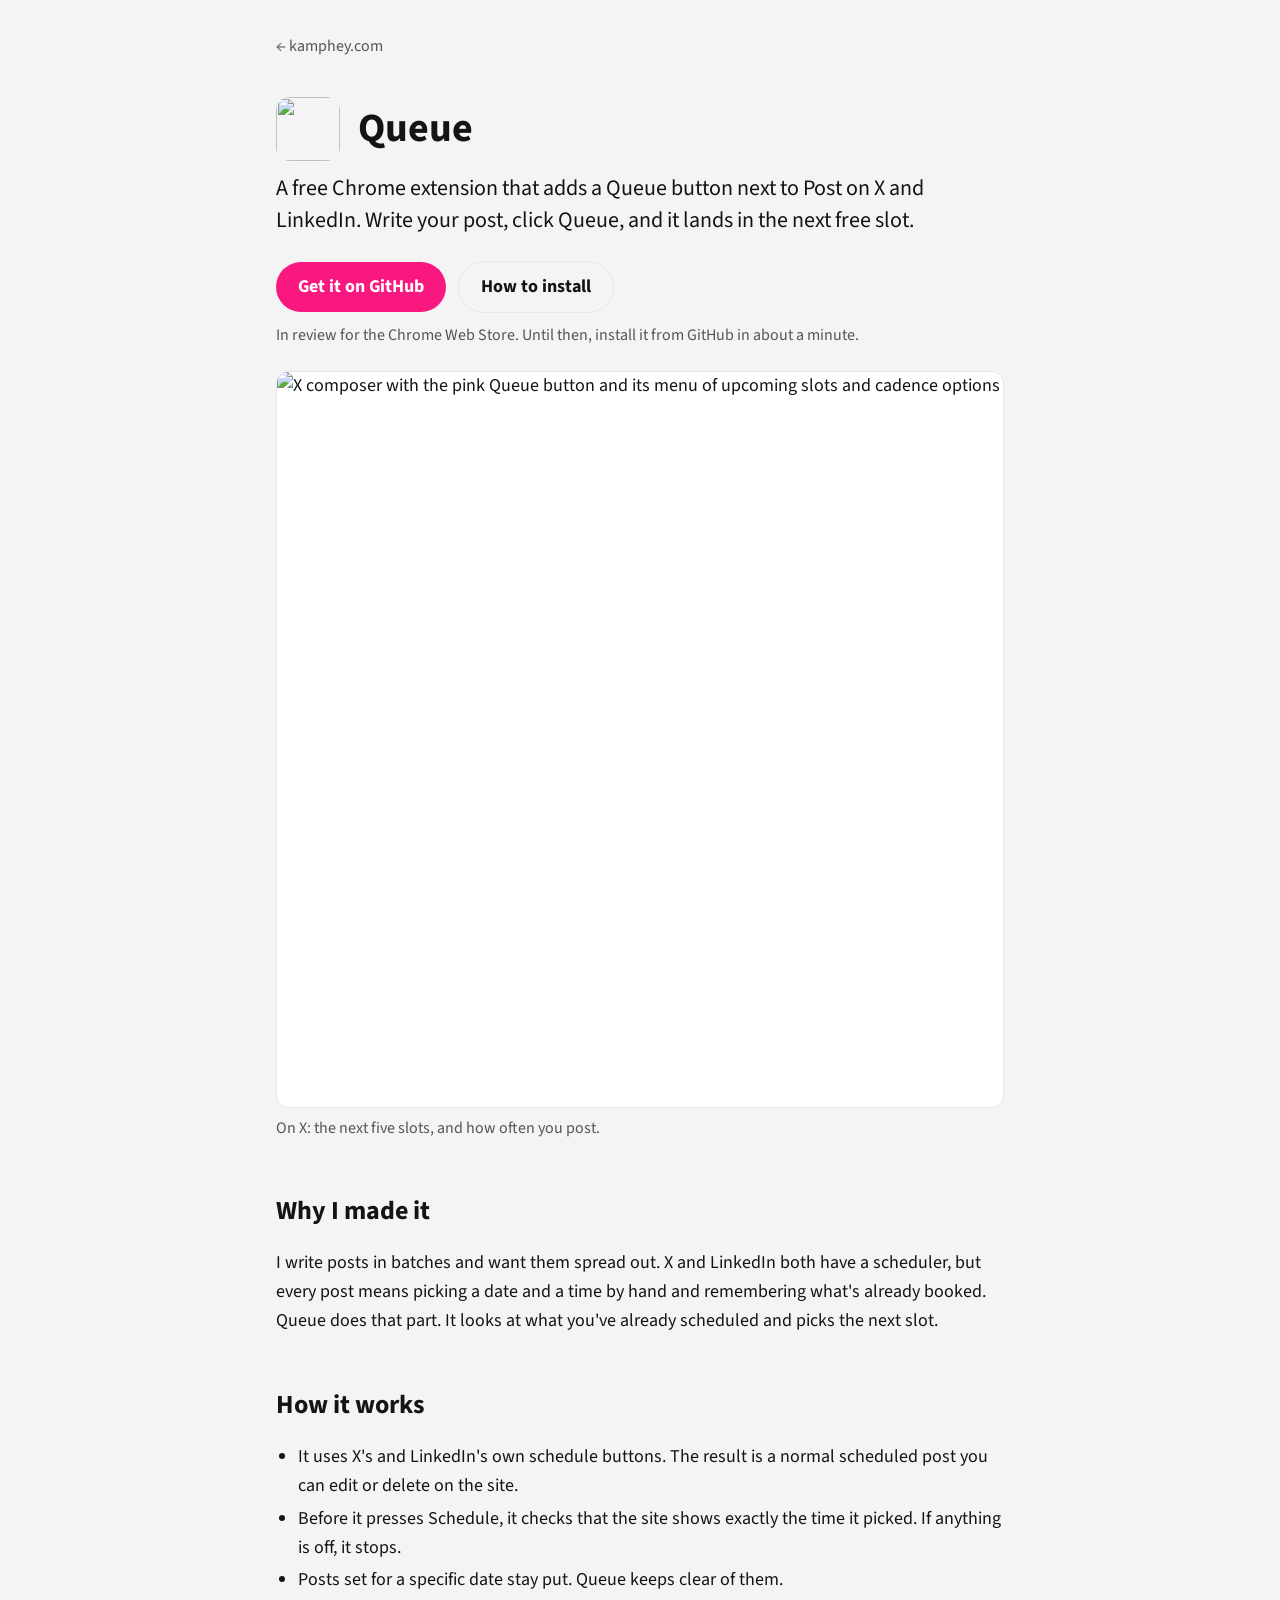
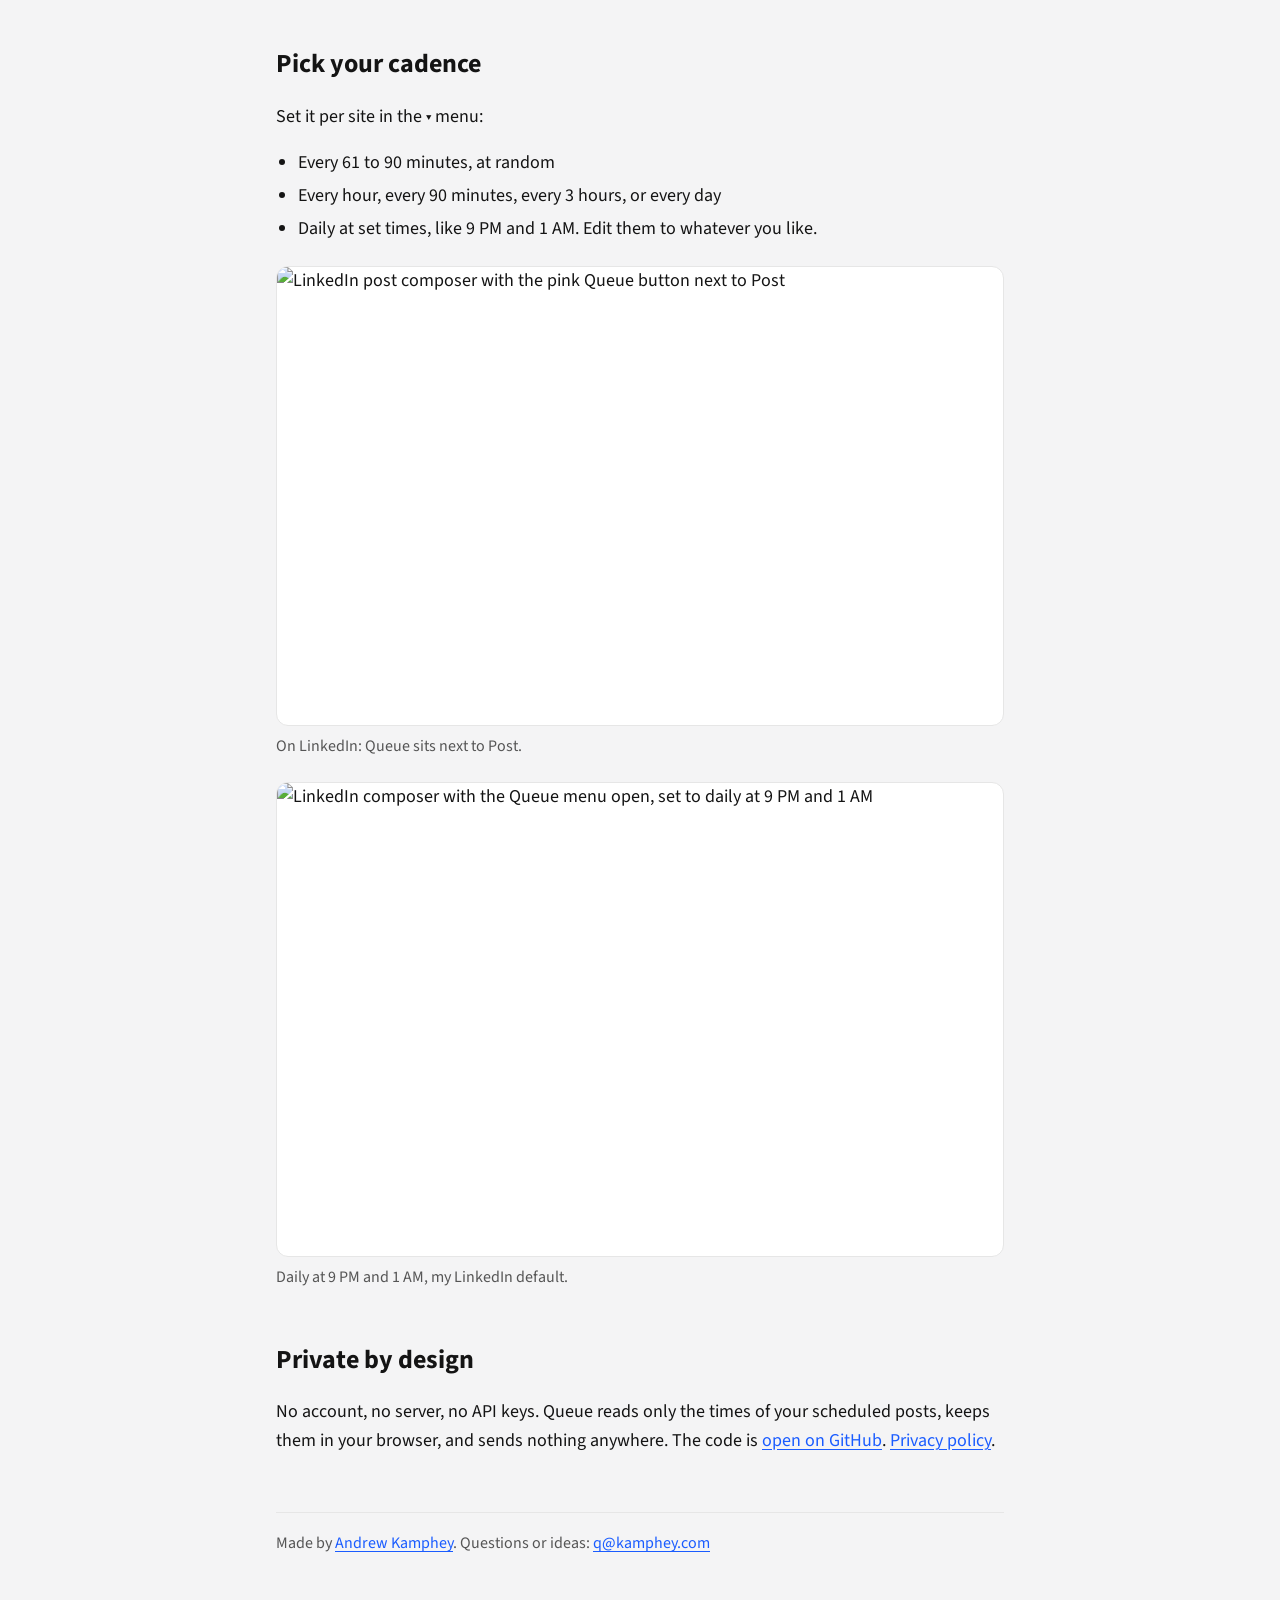
==== site/queue/index.html @ 14cd0a81 "Queue page at /queue and card on the homepage Co-Authored-By: Claude Opus 5.5 <noreply@anthropic.com" ====
<!doctype html>
<html lang="en">
<head>
<meta charset="utf-8">
<meta name="viewport" content="width=device-width, initial-scale=1">
<title>Queue for X and LinkedIn</title>
<meta name="description" content="A free Chrome extension that adds a Queue button next to Post on X and LinkedIn. One click schedules your post into the next free slot.">
<meta property="og:title" content="Queue for X and LinkedIn">
<meta property="og:description" content="One click schedules your post into the next free slot on X and LinkedIn.">
<meta property="og:image" content="https://kamphey.com/img/queue.jpg">
<meta name="twitter:card" content="summary_large_image">
<link rel="icon" href="/queue/img/icon.png" type="image/png">
<link rel="preconnect" href="https://fonts.googleapis.com">
<link rel="preconnect" href="https://fonts.gstatic.com" crossorigin>
<link href="https://fonts.googleapis.com/css2?family=Source+Sans+3:wght@400;600;700&display=swap" rel="stylesheet">
<style>
:root { color-scheme: light; --bg: #f4f4f5; --surface: #ffffff; --ink: #141414; --muted: #555555; --line: #e6e6e6; --link: #1a5cff; --pink: #f91880; }
@media (prefers-color-scheme: dark) { :root { color-scheme: dark; --bg: #1c1c1e; --surface: #27272a; --ink: #ececec; --muted: #a8a8ad; --line: #333336; --link: #7aa7ff; } }
* { box-sizing: border-box; }
body { margin: 0; background: var(--bg); color: var(--ink); font: 400 18px/1.6 "Source Sans 3", system-ui, sans-serif; }
a { color: var(--link); text-underline-offset: 3px; }
main { max-width: 760px; margin: 0 auto; padding: 32px 16px 80px; }
.back { font-size: 16px; color: var(--muted); text-decoration: none; }
.back:hover { text-decoration: underline; }
.hero { display: flex; align-items: center; gap: 18px; margin: 36px 0 10px; }
.hero img { width: 64px; height: 64px; border-radius: 14px; }
h1 { font-size: 40px; line-height: 1.1; margin: 0; }
.lead { font-size: 22px; line-height: 1.45; margin: 12px 0 24px; }
.ctas { display: flex; flex-wrap: wrap; gap: 12px; align-items: center; }
.btn { display: inline-block; background: var(--pink); color: #fff; font-weight: 700; text-decoration: none; padding: 11px 22px; border-radius: 999px; }
.btn:hover { filter: brightness(1.08); }
.btn.ghost { background: none; color: var(--ink); border: 1px solid var(--line); }
.note { font-size: 16px; color: var(--muted); margin: 10px 0 0; }
h2 { font-size: 26px; margin: 48px 0 8px; }
figure { margin: 22px 0 0; }
figure img { display: block; width: 100%; height: auto; border: 1px solid var(--line); border-radius: 12px; background: #fff; }
figcaption { font-size: 16px; color: var(--muted); margin-top: 8px; }
ul { padding-left: 22px; }
li { margin: 4px 0; }
footer { margin-top: 56px; padding-top: 18px; border-top: 1px solid var(--line); font-size: 16px; color: var(--muted); }
</style>
</head>
<body>
<main>
<a class="back" href="/">&larr; kamphey.com</a>

<div class="hero"><img src="/queue/img/icon.png" alt=""><h1>Queue</h1></div>
<p class="lead">A free Chrome extension that adds a Queue button next to Post on X and LinkedIn. Write your post, click Queue, and it lands in the next free slot.</p>
<div class="ctas">
  <a class="btn" href="https://github.com/andrewkamphey/queue">Get it on GitHub</a>
  <a class="btn ghost" href="https://github.com/andrewkamphey/queue#install">How to install</a>
</div>
<p class="note">In review for the Chrome Web Store. Until then, install it from GitHub in about a minute.</p>

<figure>
  <img src="/queue/img/2-menu.jpg" alt="X composer with the pink Queue button and its menu of upcoming slots and cadence options" width="889" height="900">
  <figcaption>On X: the next five slots, and how often you post.</figcaption>
</figure>

<h2>Why I made it</h2>
<p>I write posts in batches and want them spread out. X and LinkedIn both have a scheduler, but every post means picking a date and a time by hand and remembering what's already booked. Queue does that part. It looks at what you've already scheduled and picks the next slot.</p>

<h2>How it works</h2>
<ul>
  <li>It uses X's and LinkedIn's own schedule buttons. The result is a normal scheduled post you can edit or delete on the site.</li>
  <li>Before it presses Schedule, it checks that the site shows exactly the time it picked. If anything is off, it stops.</li>
  <li>Posts set for a specific date stay put. Queue keeps clear of them.</li>
</ul>

<h2>Pick your cadence</h2>
<p>Set it per site in the ▾ menu:</p>
<ul>
  <li>Every 61 to 90 minutes, at random</li>
  <li>Every hour, every 90 minutes, every 3 hours, or every day</li>
  <li>Daily at set times, like 9 PM and 1 AM. Edit them to whatever you like.</li>
</ul>

<figure>
  <img src="/queue/img/4-linkedin.jpg" alt="LinkedIn post composer with the pink Queue button next to Post" width="900" height="568">
  <figcaption>On LinkedIn: Queue sits next to Post.</figcaption>
</figure>
<figure>
  <img src="/queue/img/5-linkedin-menu.jpg" alt="LinkedIn composer with the Queue menu open, set to daily at 9 PM and 1 AM" width="900" height="587">
  <figcaption>Daily at 9 PM and 1 AM, my LinkedIn default.</figcaption>
</figure>

<h2>Private by design</h2>
<p>No account, no server, no API keys. Queue reads only the times of your scheduled posts, keeps them in your browser, and sends nothing anywhere. The code is <a href="https://github.com/andrewkamphey/queue">open on GitHub</a>. <a href="/queue/privacy/">Privacy policy</a>.</p>

<footer>Made by <a href="/">Andrew Kamphey</a>. Questions or ideas: <a href="mailto:q@kamphey.com">q@kamphey.com</a></footer>
</main>
</body>
</html>
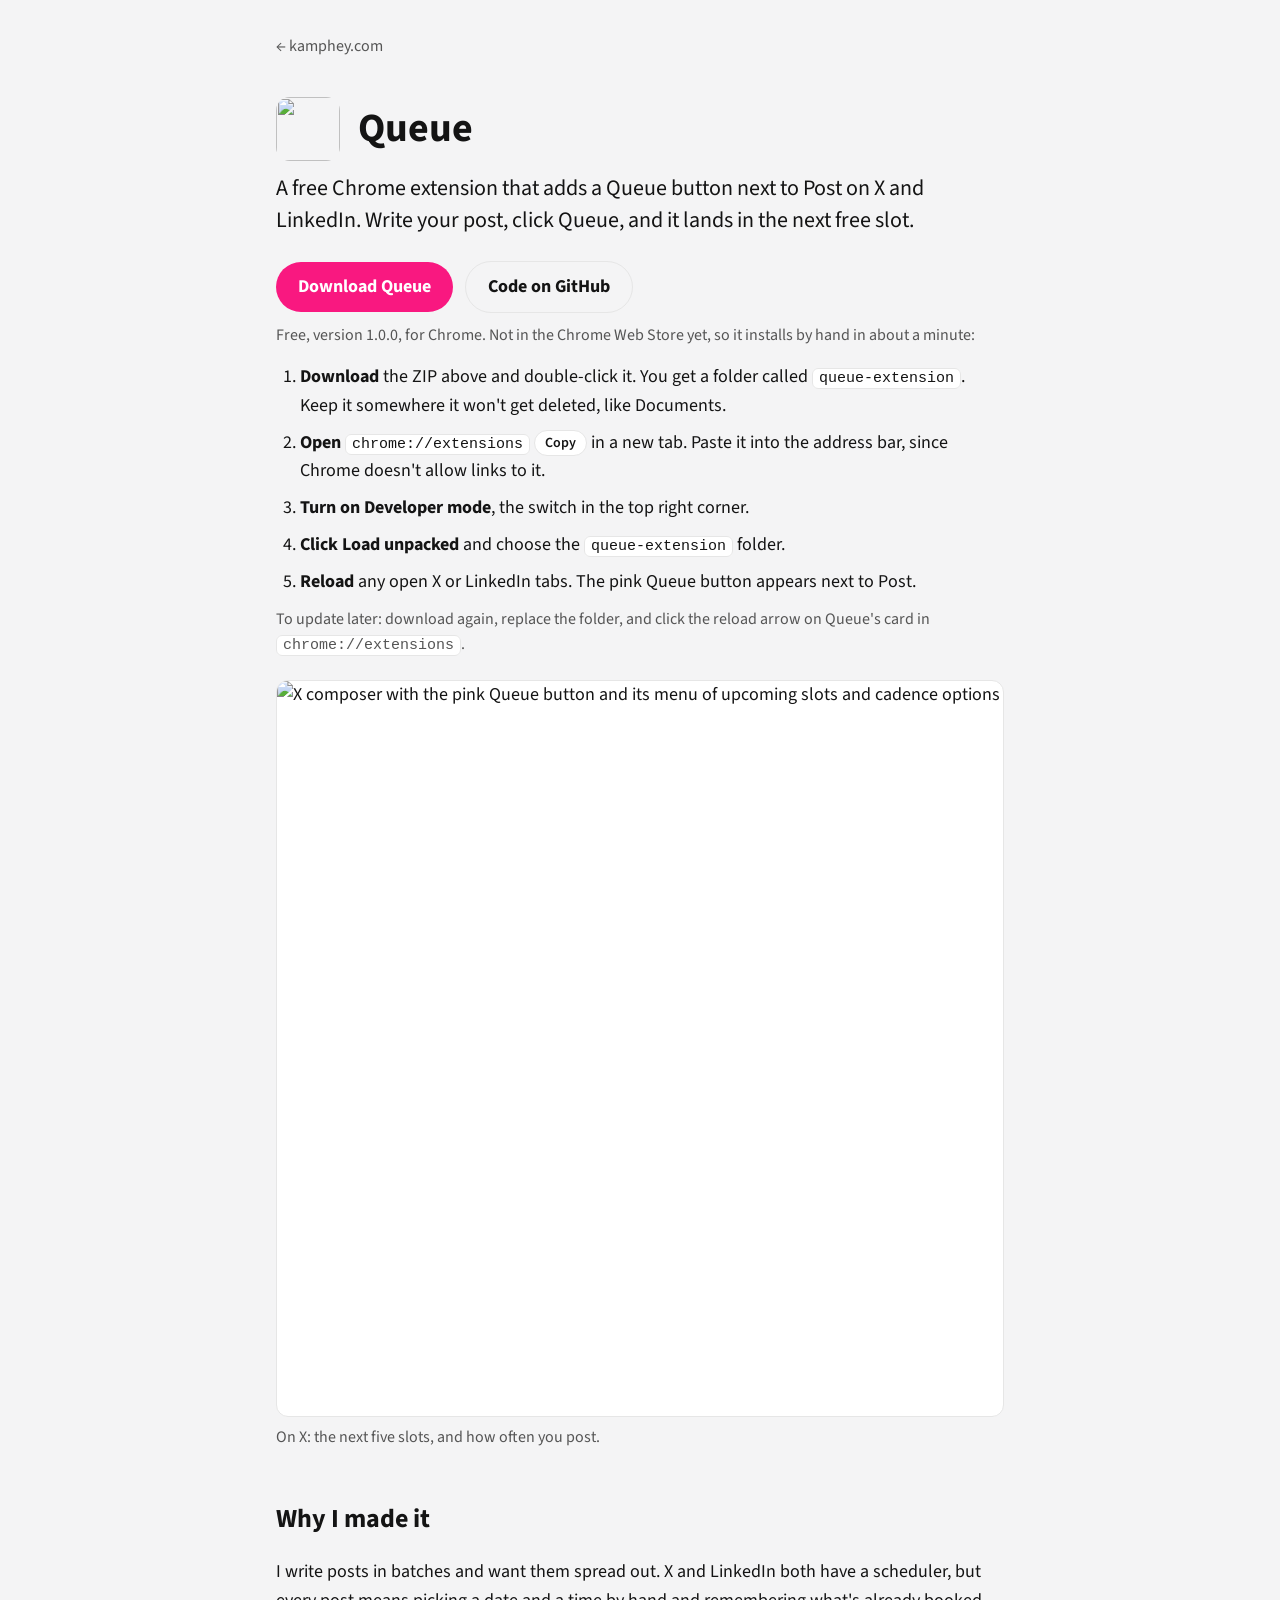
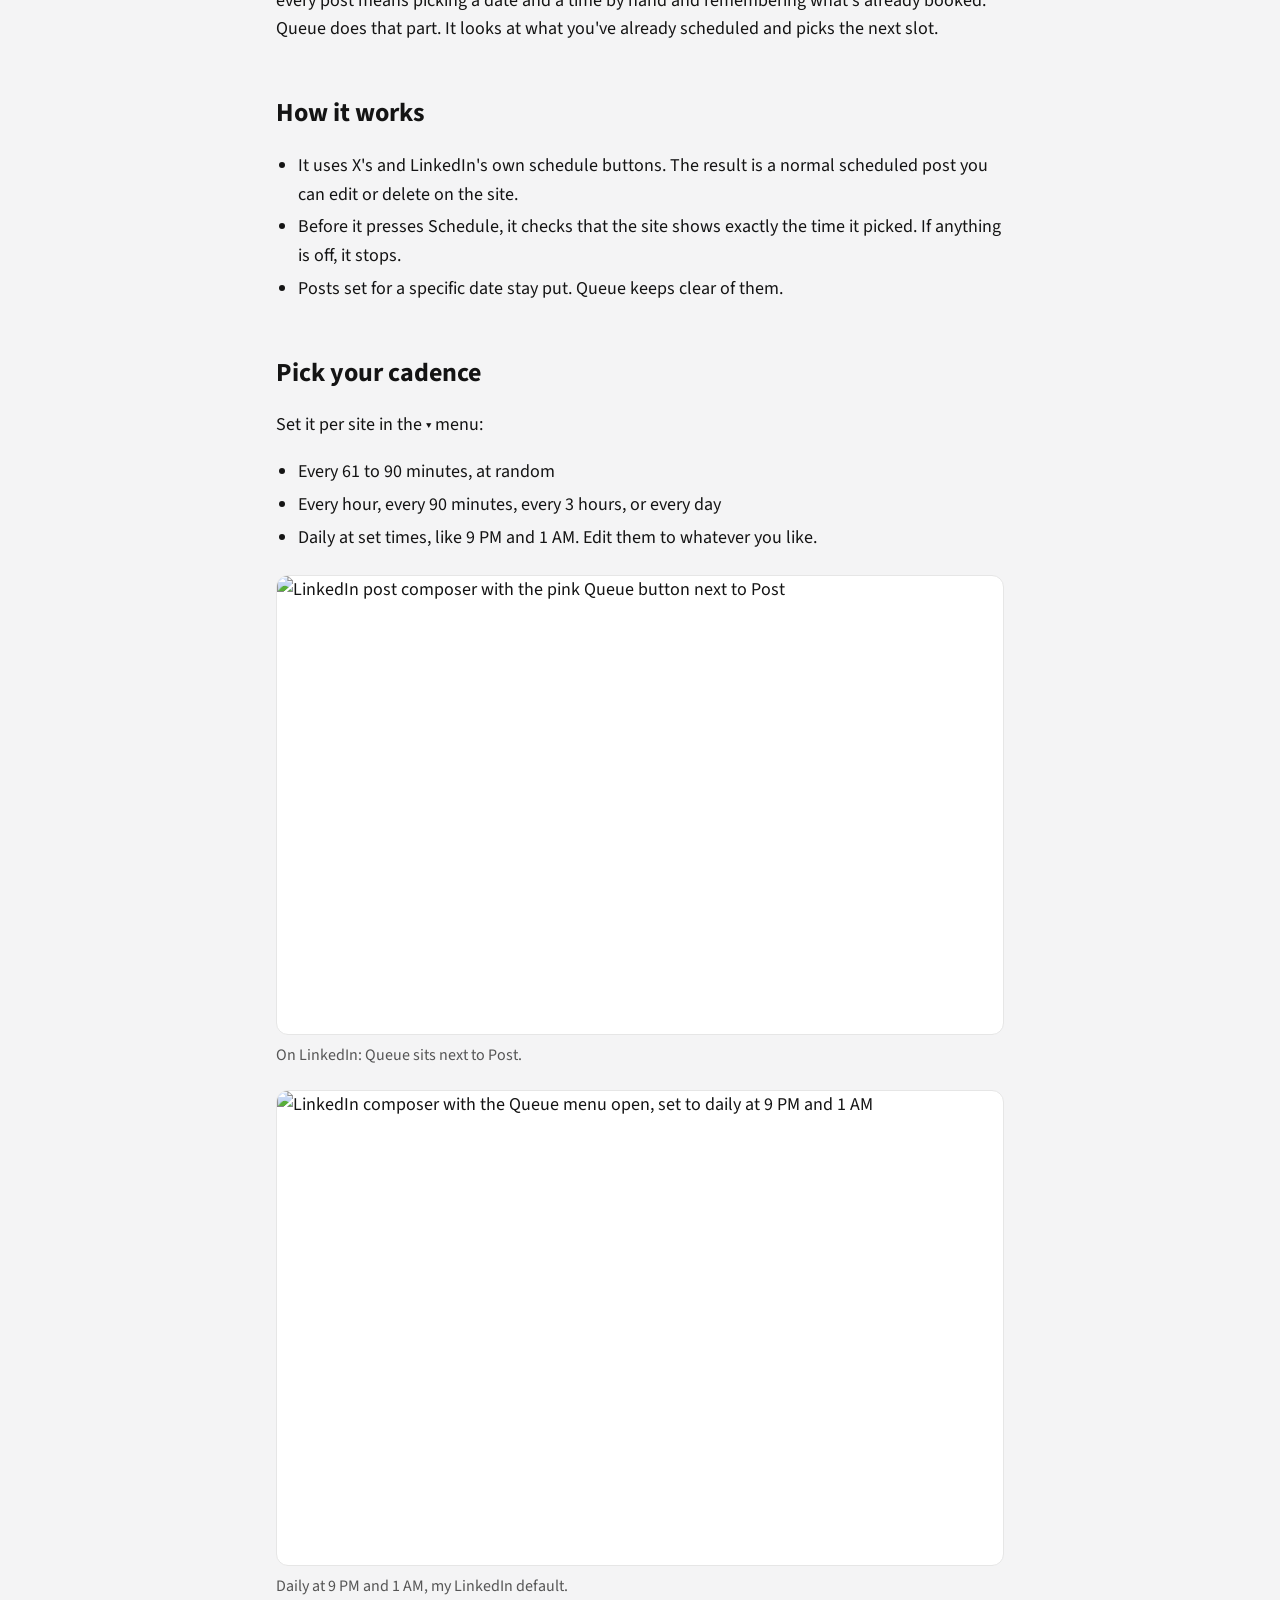
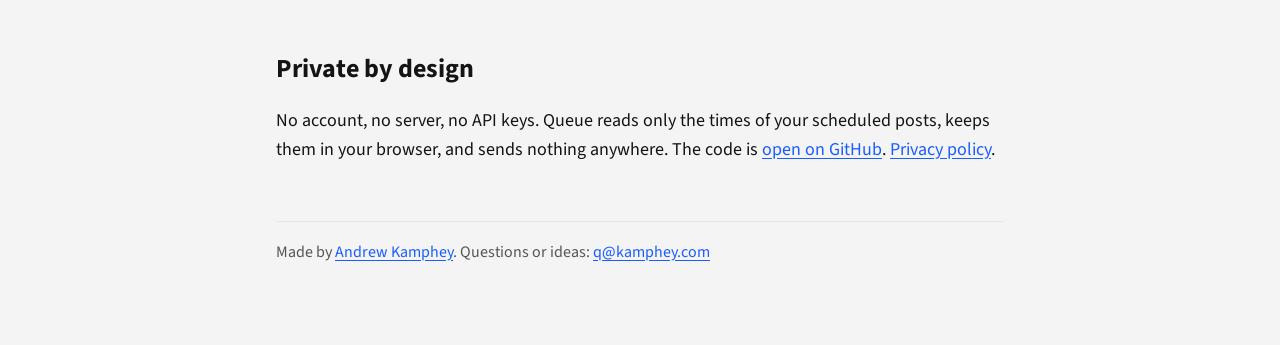
==== commit 84481cb3: "Queue: download button, install steps, kamphey.com/q short link Co-Authored-By: Claude Opus 5.5 <nor" ====
--- a/site/queue/index.html
+++ b/site/queue/index.html
@@ -31,6 +31,11 @@
 .btn:hover { filter: brightness(1.08); }
 .btn.ghost { background: none; color: var(--ink); border: 1px solid var(--line); }
 .note { font-size: 16px; color: var(--muted); margin: 10px 0 0; }
+.steps { margin: 14px 0 0; padding-left: 24px; }
+.steps li { margin: 8px 0; }
+code { font: 15px/1.4 ui-monospace, SFMono-Regular, Menlo, monospace; background: var(--surface); border: 1px solid var(--line); border-radius: 6px; padding: 1px 6px; }
+.copy { font: 600 14px "Source Sans 3", system-ui, sans-serif; color: var(--ink); background: var(--surface); border: 1px solid var(--line); border-radius: 999px; padding: 2px 10px; cursor: pointer; vertical-align: 1px; }
+.copy:hover { border-color: var(--link); }
 h2 { font-size: 26px; margin: 48px 0 8px; }
 figure { margin: 22px 0 0; }
 figure img { display: block; width: 100%; height: auto; border: 1px solid var(--line); border-radius: 12px; background: #fff; }
@@ -47,10 +52,19 @@
 <div class="hero"><img src="/queue/img/icon.png" alt=""><h1>Queue</h1></div>
 <p class="lead">A free Chrome extension that adds a Queue button next to Post on X and LinkedIn. Write your post, click Queue, and it lands in the next free slot.</p>
 <div class="ctas">
-  <a class="btn" href="https://github.com/andrewkamphey/queue">Get it on GitHub</a>
-  <a class="btn ghost" href="https://github.com/andrewkamphey/queue#install">How to install</a>
+  <a class="btn" href="/queue/queue.zip" download>Download Queue</a>
+  <a class="btn ghost" href="https://github.com/andrewkamphey/queue">Code on GitHub</a>
 </div>
-<p class="note">In review for the Chrome Web Store. Until then, install it from GitHub in about a minute.</p>
+<p class="note">Free, version 1.0.0, for Chrome. Not in the Chrome Web Store yet, so it installs by hand in about a minute:</p>
+
+<ol class="steps">
+  <li><strong>Download</strong> the ZIP above and double-click it. You get a folder called <code>queue-extension</code>. Keep it somewhere it won't get deleted, like Documents.</li>
+  <li><strong>Open</strong> <code id="ext-url">chrome://extensions</code> <button class="copy" type="button" data-copy="chrome://extensions">Copy</button> in a new tab. Paste it into the address bar, since Chrome doesn't allow links to it.</li>
+  <li><strong>Turn on Developer mode</strong>, the switch in the top right corner.</li>
+  <li><strong>Click Load unpacked</strong> and choose the <code>queue-extension</code> folder.</li>
+  <li><strong>Reload</strong> any open X or LinkedIn tabs. The pink Queue button appears next to Post.</li>
+</ol>
+<p class="note">To update later: download again, replace the folder, and click the reload arrow on Queue's card in <code>chrome://extensions</code>.</p>
 
 <figure>
   <img src="/queue/img/2-menu.jpg" alt="X composer with the pink Queue button and its menu of upcoming slots and cadence options" width="889" height="900">
@@ -89,5 +103,14 @@
 
 <footer>Made by <a href="/">Andrew Kamphey</a>. Questions or ideas: <a href="mailto:q@kamphey.com">q@kamphey.com</a></footer>
 </main>
+<script>
+document.querySelectorAll('.copy').forEach(function (b) {
+  b.addEventListener('click', function () {
+    var t = b.getAttribute('data-copy');
+    var done = function () { b.textContent = 'Copied'; setTimeout(function () { b.textContent = 'Copy'; }, 1500); };
+    if (navigator.clipboard) navigator.clipboard.writeText(t).then(done, function () {}); 
+  });
+});
+</script>
 </body>
 </html>
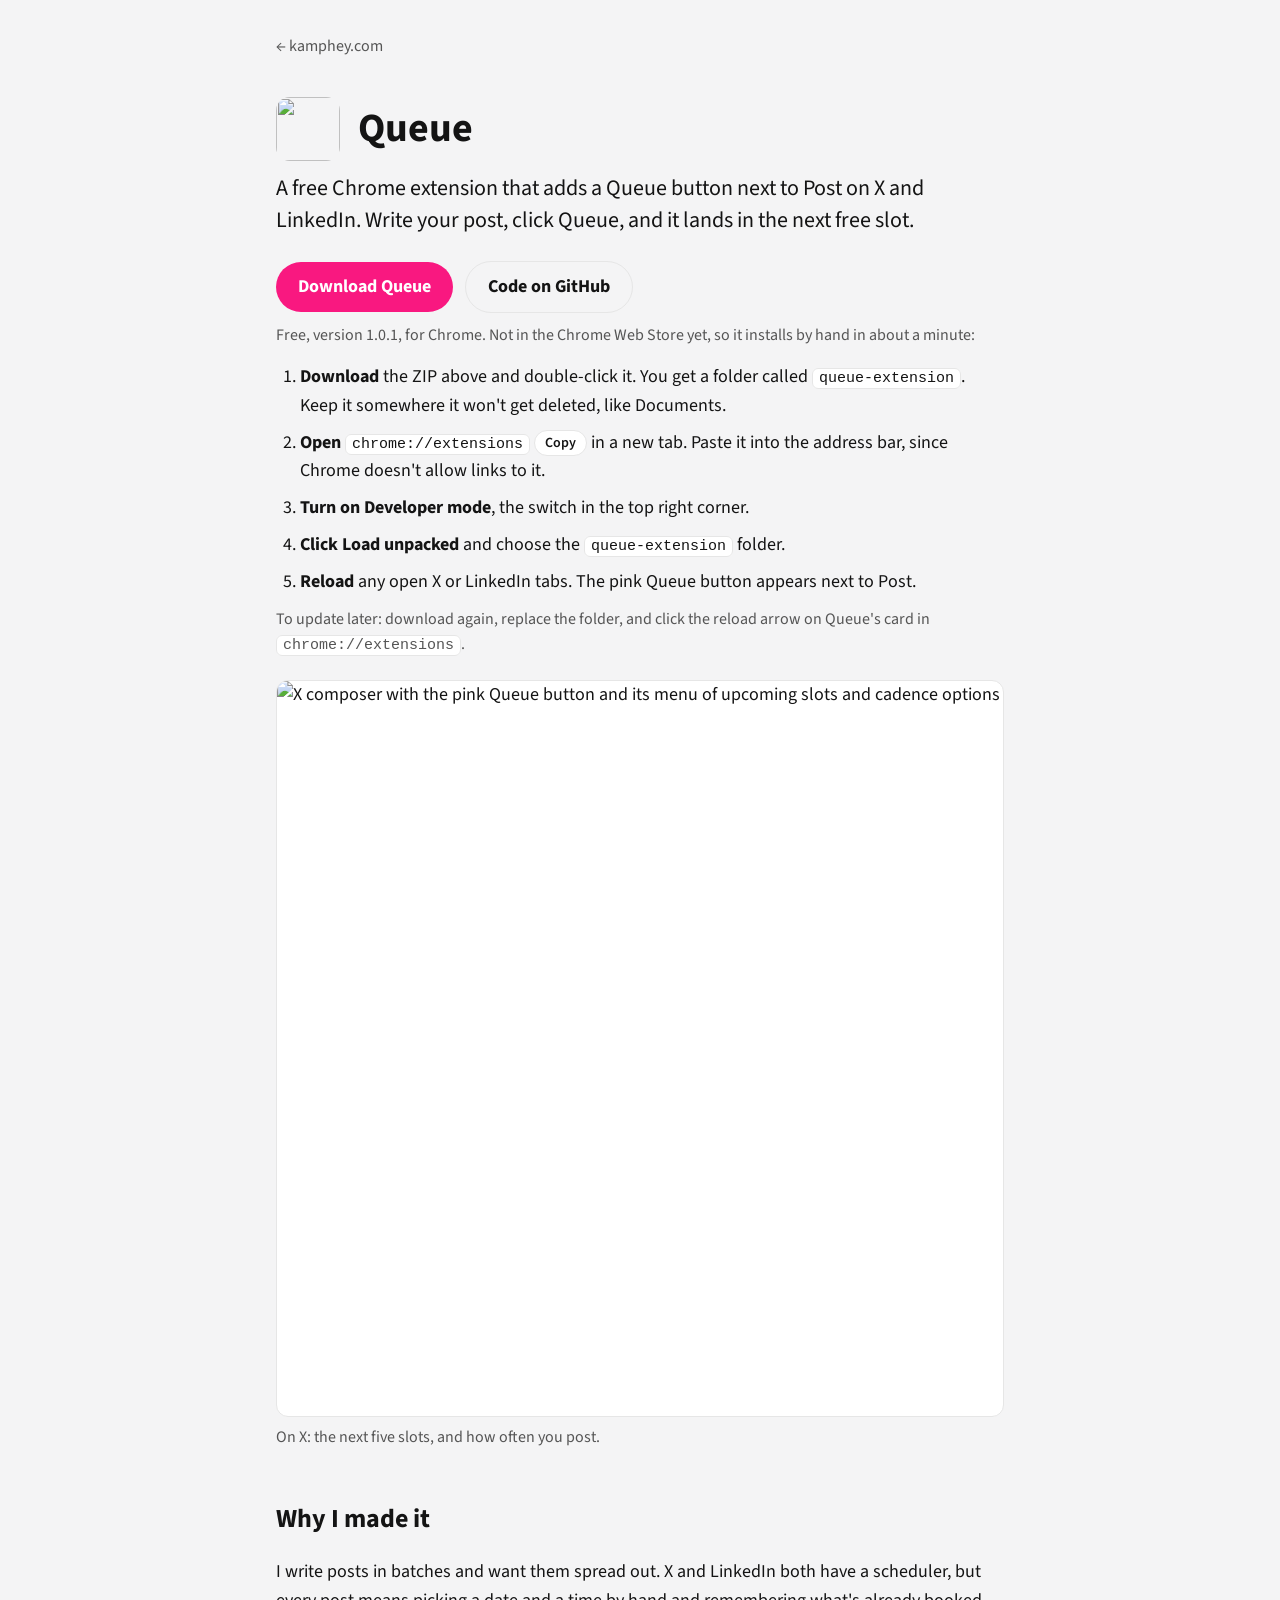
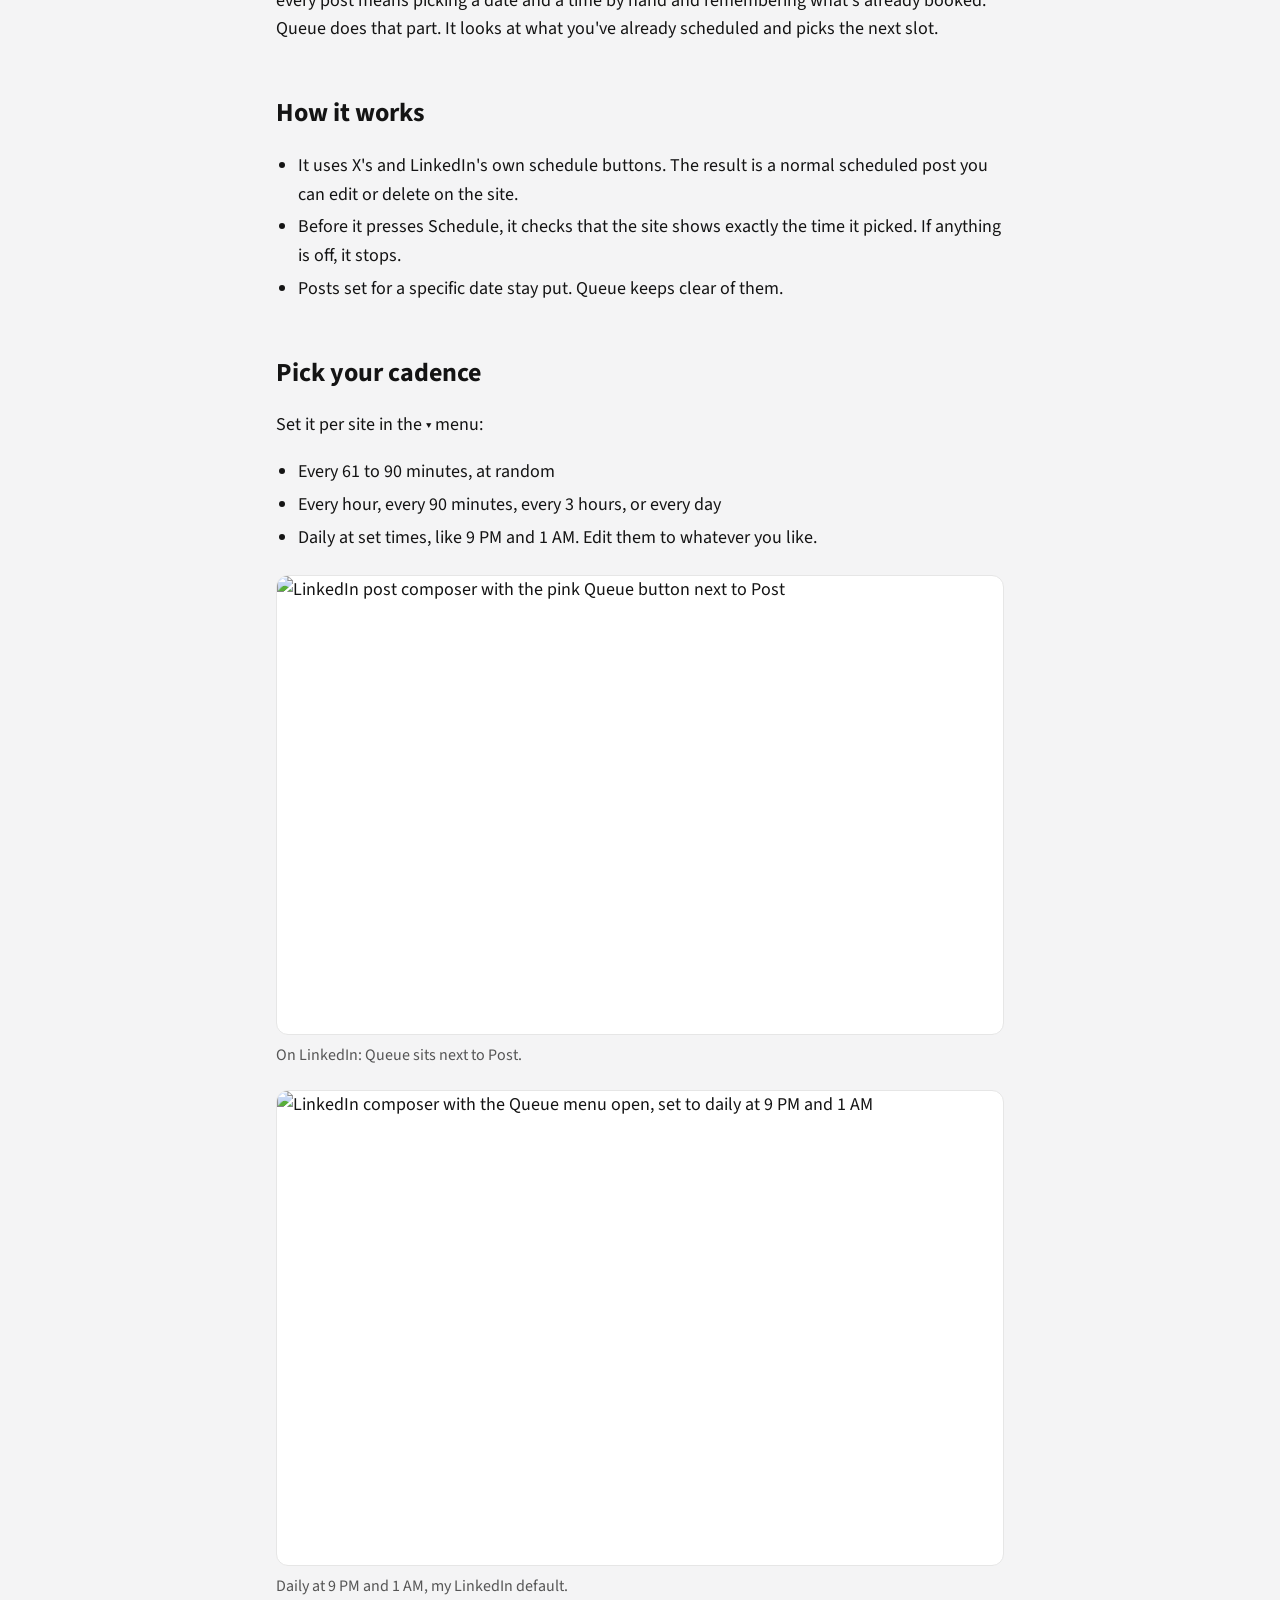
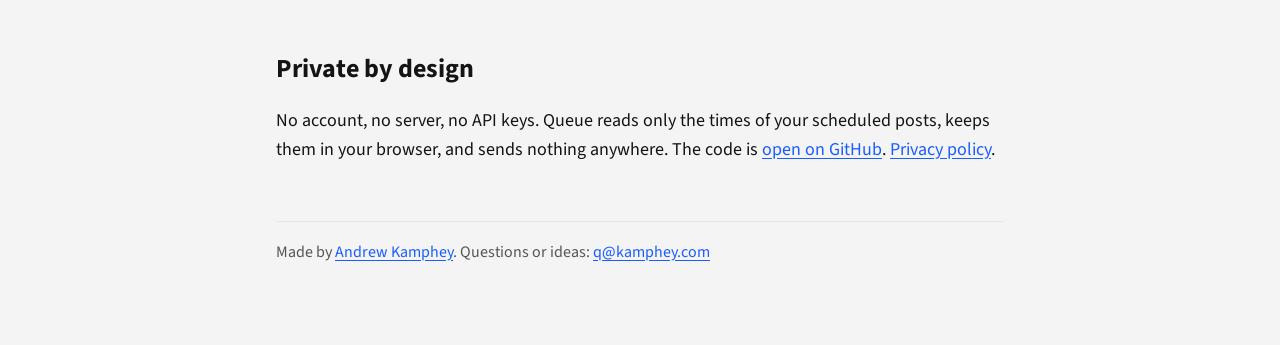
==== commit 0dea270b: "Queue 1.0.1 download Co-Authored-By: Claude Opus 5.5 <noreply@anthropic.com>" ====
--- a/site/queue/index.html
+++ b/site/queue/index.html
@@ -55,7 +55,7 @@
   <a class="btn" href="/queue/queue.zip" download>Download Queue</a>
   <a class="btn ghost" href="https://github.com/andrewkamphey/queue">Code on GitHub</a>
 </div>
-<p class="note">Free, version 1.0.0, for Chrome. Not in the Chrome Web Store yet, so it installs by hand in about a minute:</p>
+<p class="note">Free, version 1.0.1, for Chrome. Not in the Chrome Web Store yet, so it installs by hand in about a minute:</p>
 
 <ol class="steps">
   <li><strong>Download</strong> the ZIP above and double-click it. You get a folder called <code>queue-extension</code>. Keep it somewhere it won't get deleted, like Documents.</li>
